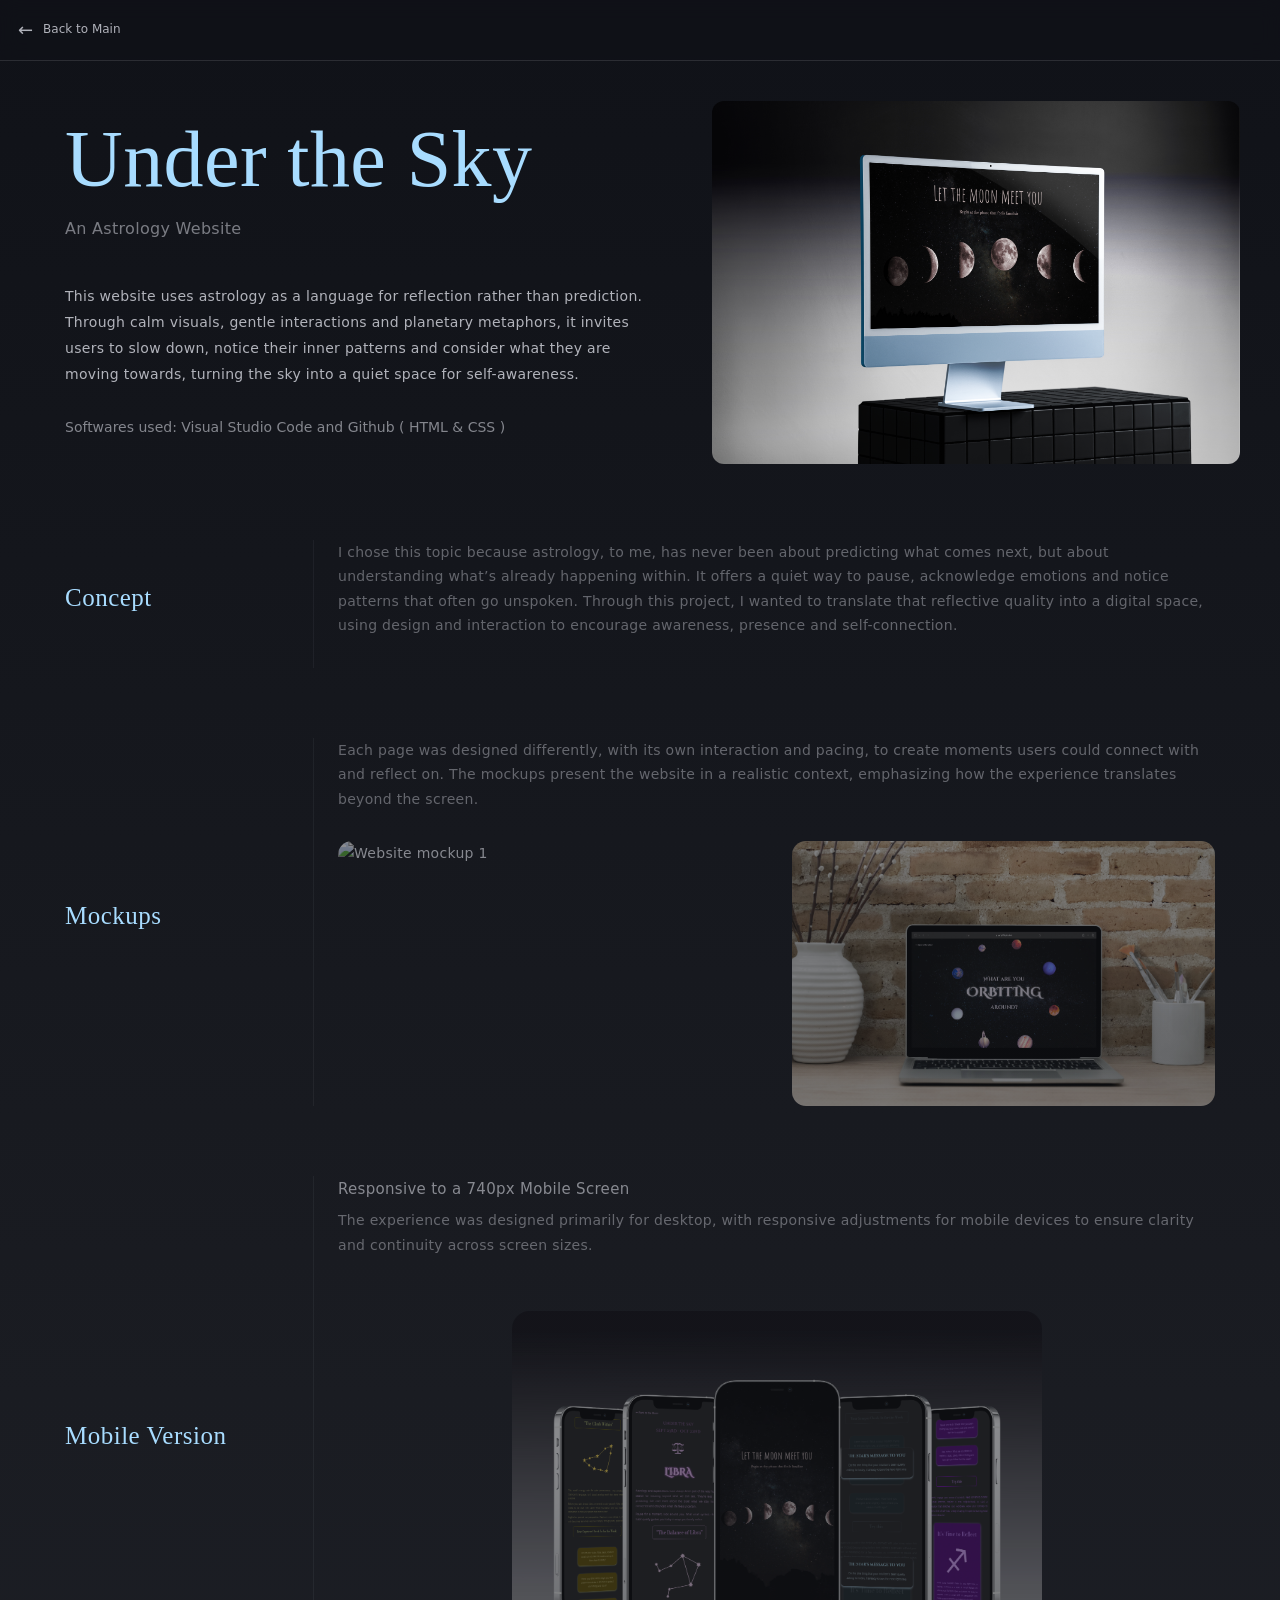
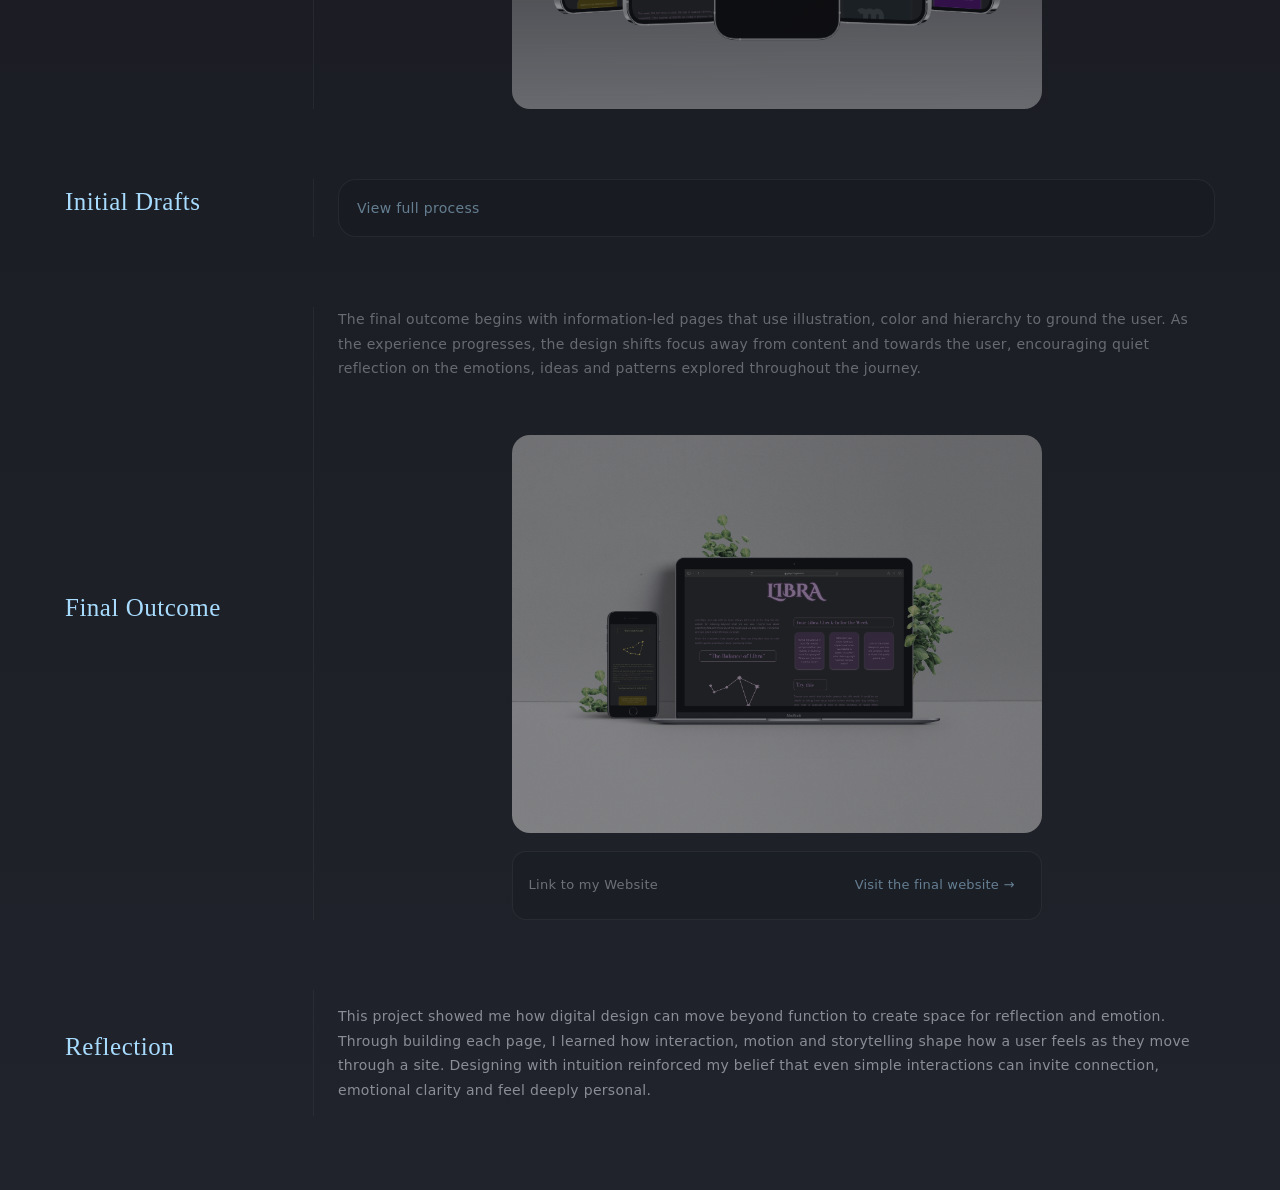
==== Astrology_Website/index.html @ 27647e93 "Initial Website Upload" ====
<!DOCTYPE html>
<html lang="en">
<head>
  <meta charset="utf-8">
  <meta http-equiv="X-UA-Compatible" content="IE=edge">
  <title>Astrology Website</title>
  <meta name="description" content="Under the Sky project page">
  <meta name="viewport" content="width=device-width, initial-scale=1">

  <!-- Keep your existing stylesheet -->
  <link rel="stylesheet" href="style.css">
</head>

<body>
  <header class="topbar">
    <a href="../portfolio_main/index.html" class="back-link">
      <span class="arrow">←</span>
      <span class="text">Back to Main</span>
    </a>
  </header>

  <main class="container">

    <!-- HERO -->
    <section class="hero">
      <div class="hero-text">
        <h1>Under the Sky</h1>

        <h2>An Astrology Website</h2>

        <p class="intro">
         This website uses astrology as a language for reflection rather than prediction. Through calm visuals, gentle interactions and planetary metaphors, it invites users to slow down, notice their inner patterns and consider what they are moving towards, turning the sky into a quiet space for self-awareness.


        </p>

        <p class="meta">Softwares used: Visual Studio Code and Github ( HTML & CSS )</p>
      </div>

      <figure class="hero-image">
        <img src="main.jpg" alt="Under the Sky hero mockup">
      </figure>
    </section>

    <!-- CONCEPT -->
    <section class="section">
      <div class="section-head">
        <h2>Concept</h2>
      </div>

      <div class="section-body">
        <p class="muted" style="margin-top:0;">
         I chose this topic because astrology, to me, has never been about predicting what comes next, but about understanding what’s already happening within. It offers a quiet way to pause, acknowledge emotions and notice patterns that often go unspoken. Through this project, I wanted to translate that reflective quality into a digital space, using design and interaction to encourage awareness, presence and self-connection.

        </p>
      </div>
    </section>

    <!-- MOCK-UPS (2) -->
    <section class="section">
      <div class="section-head">
        <h2>Mockups</h2>
      </div>

      <div class="section-body">
        <p class="muted" style="margin-top:0;">
         Each page was designed differently, with its own interaction and pacing, to create moments users could connect with and reflect on. The mockups present the website in a realistic context, emphasizing how the experience translates beyond the screen.
        </p>

        <div class="grid two">
          <figure><img src="mockup1.jpg" alt="Website mockup 1"></figure>
          <figure><img src="mockup2.jpg" alt="Website mockup 2"></figure>
        </div>
      </div>
    </section>

    <!-- MOBILE VERSION -->
    <section class="section">
      <div class="section-head">
        <h2>Mobile Version</h2>
      </div>

      <div class="section-body">
        <p class="muted" style="margin-top:0;">
          <span class="responsive-note">Responsive to a 740px Mobile Screen</span>
          <br>
          The experience was designed primarily for desktop, with 
responsive adjustments for mobile devices to ensure clarity and continuity across screen sizes.
        </p>

        <div class="grid one">
          <figure><img src="mobile.jpg" alt="Mobile version preview"></figure>
        </div>
      </div>
    </section>

    <!-- INITIAL DRAFTS (HOVER REVEAL + 4 IMAGES 2x2) -->
    <section class="section">
      <div class="section-head">
        <h2>Initial Drafts</h2>
      </div>

      <div class="section-body">
        <div class="hover-expand">
          <div class="hover-head">
            <span class="hover-title">View full process</span>
          </div>

          <div class="hover-body">
            <div class="hover-inner">
              <p class="muted">
                The initial drafts were very text-heavy which made the experience feel dense and repetitive. Through experimenting with layout, hierarchy, spacing and color, I slowly began breaking the content apart, shaping it into a calmer and more engaging experience that feels intentional rather than overwhelming.
              </p>

              <!-- 4 images (2 x 2) -->
              <div class="grid four small-cards">
                <figure><img src="draft1.png" alt="Initial draft 1"></figure>
                <figure><img src="draft2.png" alt="Initial draft 2"></figure>
                <figure><img src="draft3.png" alt="Initial draft 3"></figure>
                <figure><img src="draft4.png" alt="Initial draft 4"></figure>
              </div>

            </div>
          </div>

        </div>
      </div>
    </section>

    <section class="section">
      <div class="section-head">
        <h2>Final Outcome</h2>
      </div>

      <div class="section-body">
        <p class="muted" style="margin-top:0;">
          The final outcome begins with information-led pages that use illustration, color and hierarchy to ground the user. As the experience progresses, the design shifts focus away from content and towards the user, encouraging quiet reflection on the emotions, ideas and patterns explored throughout the journey.
        </p>

        <div class="grid one">
          <figure><img src="final.jpg" alt="Final design preview"></figure>
        </div>

        <!-- ✅ WEBSITE LINK BOX (right below final outcome image) -->
        <div class="site-link-card">
          <span class="site-link-label">Link to my Website</span>

          <a class="site-link"
             href="https://gargr718.github.io/Astrology-Harmonic-Collection-project/"
             target="_blank"
             rel="noopener noreferrer">
            Visit the final website →
          </a>
        </div>

      </div>
    </section>


    <!-- REFLECTION -->
    <section class="section">
      <div class="section-head">
        <h2>Reflection</h2>
      </div>

      <div class="section-body">
        <p>
         This project showed me how digital design can move beyond function to create space for reflection and emotion. Through building each page, I learned how interaction, motion and storytelling shape how a user feels as they move through a site. Designing with intuition reinforced my belief that even simple interactions can invite connection, emotional clarity and feel deeply personal.
        </p>
      </div>
    </section>

  </main>
</body>
</html>
---- Astrology_Website/style.css ----
:root{
  --bg-dark: #101218;
  --bg-mid: #1a1c22;
  --bg-light: #20232b;

  --text: #f5f7ff;
  --muted: rgba(245,247,255,0.7);
  --border: rgba(245,247,255,0.12);
  --accent: rgb(172,221,252);

  --radius: 18px;
}

*{ box-sizing: border-box; }

body{
  margin: 0;
  font-family: "Inter", system-ui, sans-serif;
  color: var(--text);
  background: linear-gradient(180deg, var(--bg-dark), var(--bg-mid), var(--bg-light));
  line-height: 1.75;
}

/* Remove default browser margins that mess up grids */
figure{ margin: 0; }

/* GLOBAL IMAGES (image = content, frame = figure) */
img{
  width: 100%;
  height: auto;
  display: block;
  border: 0;
  border-radius: 0;
}

.accent{
  color: rgb(172,221,252);
}

/* TOP BAR */
.topbar{
  position: sticky;
  top: 0;
  z-index: 10;
  padding: 14px 18px;
  border-bottom: 1px solid var(--border);
  background: rgba(16,18,24,0.6);
  backdrop-filter: blur(10px);
}

.back-link{
  display: inline-flex;
  align-items: center;
  gap: 10px;
  color: var(--muted);
  text-decoration: none;
  font-size: 12px;
  transition: color .25s ease;
}

.back-link .arrow{
  font-size: 18px;
  transition: transform .25s ease;
}

.back-link:hover{ color: var(--text); }
.back-link:hover .arrow{ transform: translateX(-4px); }

/* LAYOUT */
.container{
  width: min(1150px, calc(100% - 48px));
  margin: 0 auto;
  padding: 40px 0 80px;
}

/* HERO */
.hero{
  display: grid;
  grid-template-columns: 1.1fr 0.9fr;
  gap: 32px;
  align-items: center;
}

h1{
  margin: 6px 0 14px;
  font-size: 80px;
  font-weight: 500;
  font-family: "Cormorant Garamond", serif;
  color: #a8dcff;
  letter-spacing: 0.4px;
  line-height: 1.05;
}

h2{
    font-weight: 300;
      color: var(--muted);
      opacity: 0.65;
      font-size: 16px;
      letter-spacing: 0.3px;
      font-family: "Inter", system-ui, sans-serif;
}

.intro{
  max-width: 600px;
  color: var(--muted);
  font-size: 14px;
  font-weight: 250;
  letter-spacing: 0.3px;
  line-height: 26px;
  margin-top: 40px;
}

.meta{
  margin-top: 28px;
  font-size: 14px;
  color: rgba(245,247,255,0.5);
}

/* Hero image frame */
.hero-image img{
  width: 105%;
  border-radius: 12px; /* hero can stay independent */
}

/* SECTIONS */
.section{
  margin-top: 70px;
  display: grid;
  grid-template-columns: 220px 1fr;
  gap: 28px;
  align-items: center;
}

.section-head{
  position: sticky;
  top: 78px;
  font-weight: 500;
  font-family: "Cormorant Garamond", serif;
  color: #a8dcff !important;
  opacity: 1 !important;
}

.section-head h2{
  margin: 0;
  font-size: 25px;
  font-weight: 300;
  font-family: "Cormorant Garamond", serif;
  color:#a8dcff;
  letter-spacing: 0.5px;
  line-height: 34px;
    opacity: 1 !important;

}

.section-body{
  border-left: 1px solid rgba(245,247,255,0.1);
  padding-left: 24px;
  font-size: 14px;
  opacity: 0.50;
  transform: translateY(6px);
  transition: opacity .35s ease, transform .35s ease;
  font-weight: 300;
  letter-spacing: 0.3px;
  max-width: 1100px;
}

.section:hover .section-body,
.section:focus-within .section-body{
  opacity: 1;
  transform: translateY(0);
}

/* TEXT */
.muted{
  color: var(--muted);
  margin: 0 0 16px;
  font-weight: 300;
  letter-spacing: 0.3px;
  max-width: 900px;
  margin-bottom: 30px;
}

figcaption{
  margin-top: 8px;
  font-size: 13px;
  color: rgba(245,247,255,0.6);
}

/* GRIDS */
.grid{
  display: grid;
  gap: 10px;
  margin-top: 18px;
}

/* Default grid frames */
.grid figure{
  padding: 0;               /* no frame */
  background: transparent;  /* no glow/edge */
  border-radius: 18px;
  overflow: hidden;
}

/* Layout */
.grid.one{ grid-template-columns: 1fr; }
.grid.two{ grid-template-columns: repeat(2, minmax(0, 1fr)); }
.grid.three{ grid-template-columns: repeat(3, minmax(0, 1fr)); }

/* NEW: 4-image grid (2 x 2) */
.grid.four{ grid-template-columns: repeat(2, minmax(0, 1fr)); }

/* grid.one sizing */
.grid.one figure{
  max-width: 530px;
  margin: 24px auto 0;
}

/* grid.two (bigger feel) */
.grid.two{
  gap: 30px;
  margin-top: 24px;
}

.grid.two figure{
  aspect-ratio: 16 / 10;
  border-radius: 14px;
  overflow: hidden;
}

.grid.two img{
  width: 100%;
  height: 100%;
  object-fit: cover;
}

.grid.four.small-cards{
  grid-template-columns: repeat(2, minmax(0, 1fr));

  /* ↓ reduce horizontal gap | ↑ increase vertical gap */
  column-gap: 2px;
  row-gap: 24px;

  align-items: start;
  margin-top: 22px;
}

/* make each card slightly bigger */
.grid.four.small-cards figure{
  max-width: 350px;   /* bigger than before */
  margin: 0 auto;
  border-radius: 12px;
  overflow: hidden;
}

/* keep images clean + not cropped */
.grid.four.small-cards img{
  width: 100%;
  height: auto;
  object-fit: contain;
}

.grid img{
  border: 0 !important;
  outline: none;
}

/* HOVER REVEAL */
.hover-expand{
  border: 1px solid var(--border);
  border-radius: var(--radius);
  background: rgba(16,18,24,0.35);
  overflow: hidden;
  transition: border-color .3s ease;
}

.hover-head{
  padding: 16px 18px;
}

.hover-title{
  color: var(--accent);
  font-size: 14px;
  font-weight: 400;
}

/* Smooth reveal */
.hover-body{
  display: grid;
  grid-template-rows: 0fr;
  opacity: 0;
  padding: 0 18px;
  overflow: hidden;

  transition:
    grid-template-rows .45s cubic-bezier(.2,.8,.2,1),
    opacity .25s ease,
    padding .25s ease;
}

.hover-body > .hover-inner{
  overflow: hidden;
}

.hover-expand:hover{
  border-color: rgba(172,221,252,0.35);
}

.hover-expand:hover .hover-body,
.hover-expand:focus-within .hover-body{
  grid-template-rows: 1fr;
  opacity: 1;
  padding: 0 18px 18px;
}

/* Highlight responsive note only */
.responsive-note{
  display: inline-block;
  font-size: 15px;          /* slightly bigger than body (14px) */
  font-weight: 300;         /* subtle emphasis, not bold */
  color: #f5f7ff;           /* same text color */
  margin-bottom: 6px;
}

.site-link-card{
  margin-top: 18px;                 /* right below the final image */
  max-width: 530px;                 /* match grid.one image width */
  margin-left: auto;
  margin-right: auto;

  border: 1px solid var(--border);
  border-radius: 14px;
  background: rgba(16,18,24,0.35);
  padding: 14px 16px;
  backdrop-filter: blur(10px);

  display: flex;
  align-items: center;
  justify-content: space-between;
  gap: 14px;

  transition: border-color .25s ease, transform .25s ease, background .25s ease;
}

.site-link-label{
  color: rgba(245,247,255,0.75);
  font-size: 13px;
  letter-spacing: 0.3px;
  font-weight: 300;
}

/* the actual link */
.site-link{
  color: var(--accent);
  text-decoration: none;
  font-size: 13px;
  font-weight: 400;
  letter-spacing: 0.2px;

  padding: 8px 10px;
  border-radius: 10px;

  transition: background .25s ease, color .25s ease, transform .25s ease;
  cursor: pointer;
}

/* hover effect = “pop-up feel” */
.site-link-card:hover{
  border-color: rgba(172,221,252,0.35);
  transform: translateY(-2px);
  background: rgba(16,18,24,0.45);
}

.site-link-card:hover .site-link{
  background: rgba(172,221,252,0.10);
  color: #f5f7ff;
  transform: translateY(-1px);
}

.site-link:focus-visible{
  outline: 2px solid rgba(172,221,252,0.45);
  outline-offset: 3px;
}

/* MOBILE */
@media (max-width: 740px){

  .container{
    width: calc(100% - 28px);
    padding: 22px 0 56px;
  }

  .topbar{ padding: 12px 14px; }
  .back-link{ font-size: 13px; }
  .back-link .arrow{ font-size: 17px; }

  .hero{
    grid-template-columns: 1fr;
    gap: 18px;
  }

  h1{
    font-size: 36px;
    line-height: 1.18;
  }

  .intro{
    font-size: 14px;
    margin-top: 18px;
  }

  .meta{
    font-size: 12px;
    margin-bottom: 18px;
  }

  .hero-image{
    max-width: 420px;
    margin: 0 auto;
  }
  .hero-image img{
    width: 100%;
    margin: 0 auto;
  }

  .section{
    grid-template-columns: 1fr;
    gap: 14px;
    margin-top: 44px;
    align-items: start;
  }

  .section-head{
    position: relative;
    top: auto;
  }

  .section-body{
    border-left: none;
    padding-left: 0;
  }

  .grid.one{
    width: 70%;
    align-items: center;
    margin: auto;
  }

  .grid.two{
    gap: 10px;
  }


  .grid.four.small-cards figure{
    max-width: none;  /* let it fill each column on mobile */
    margin: 0;
  }

  .grid.four.small-cards{
  grid-template-columns: repeat(2, minmax(0, 1fr));
  column-gap: 20px;
}
}
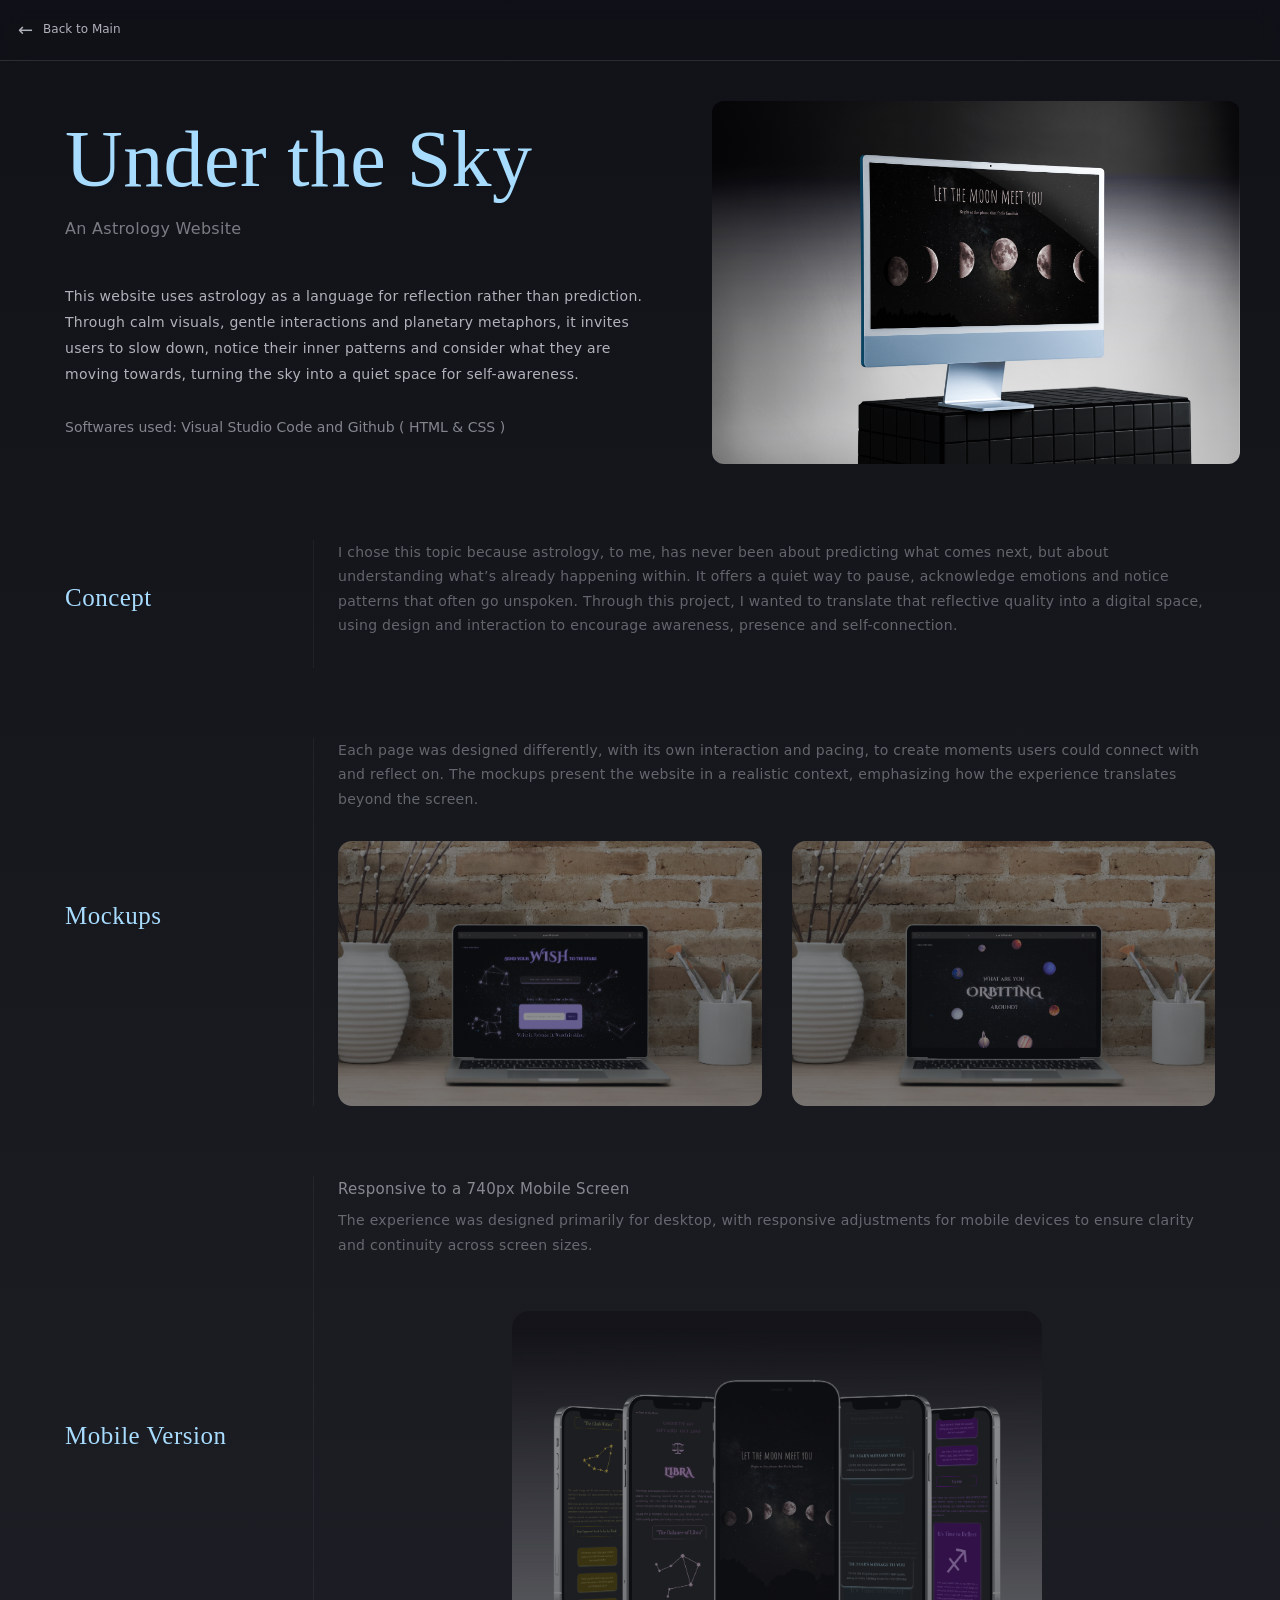
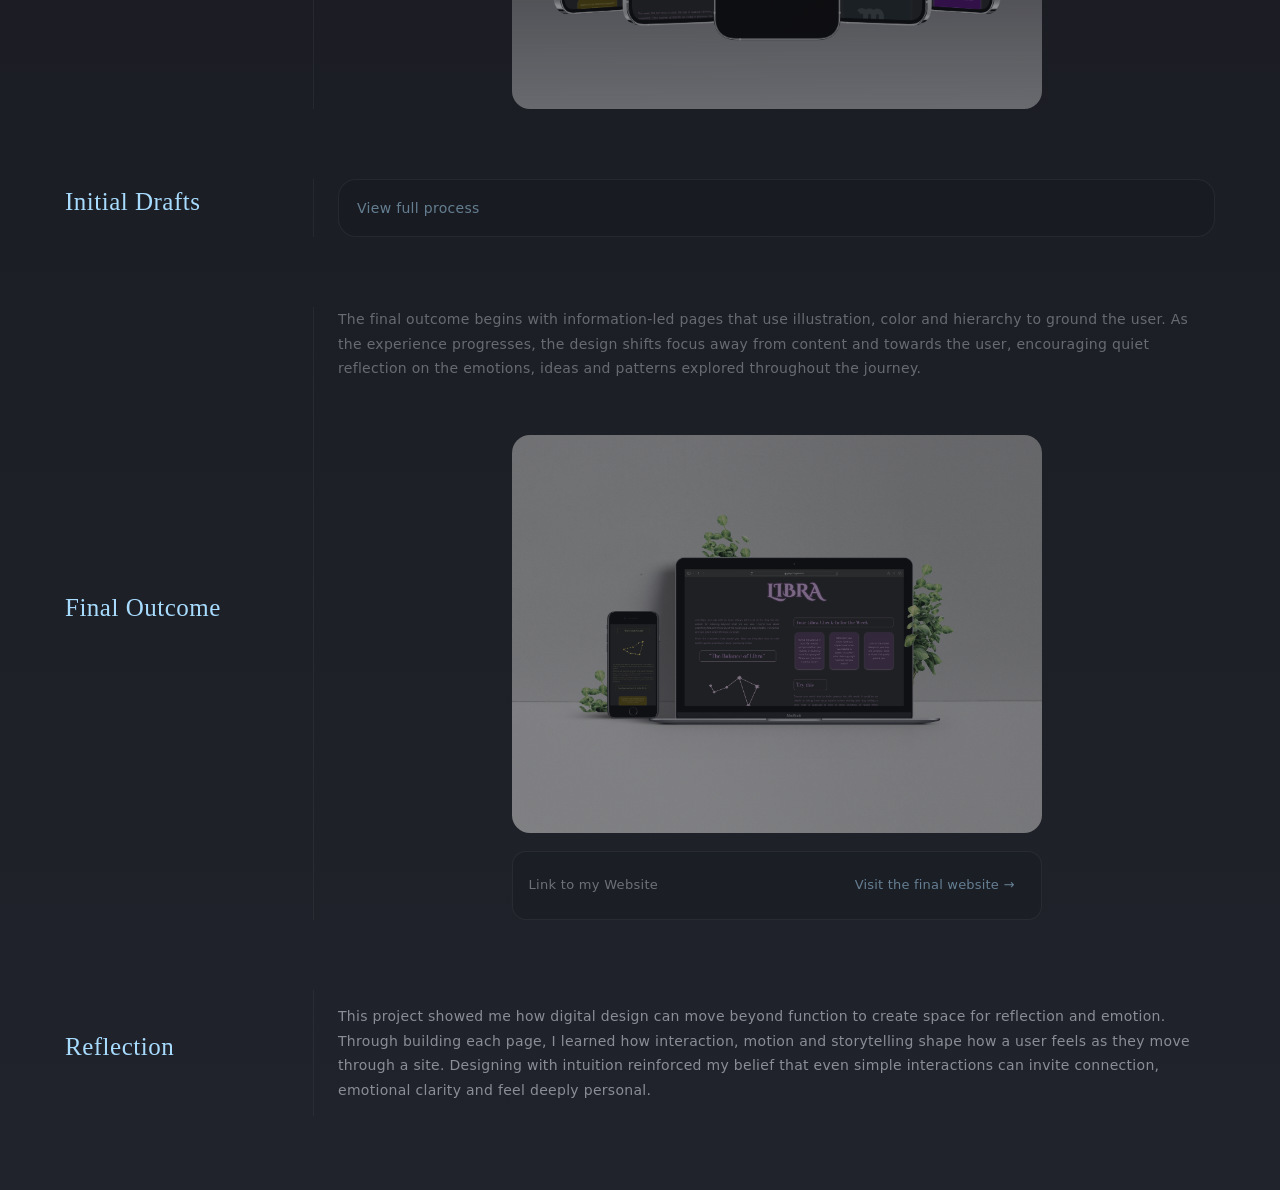
==== commit f831ec2a: "Update index.html" ====
--- a/Astrology_Website/index.html
+++ b/Astrology_Website/index.html
@@ -68,7 +68,7 @@
         </p>
 
         <div class="grid two">
-          <figure><img src="mockup1.jpg" alt="Website mockup 1"></figure>
+          <figure><img src="Mockup1.jpg" alt="Website mockup 1"></figure>
           <figure><img src="mockup2.jpg" alt="Website mockup 2"></figure>
         </div>
       </div>
